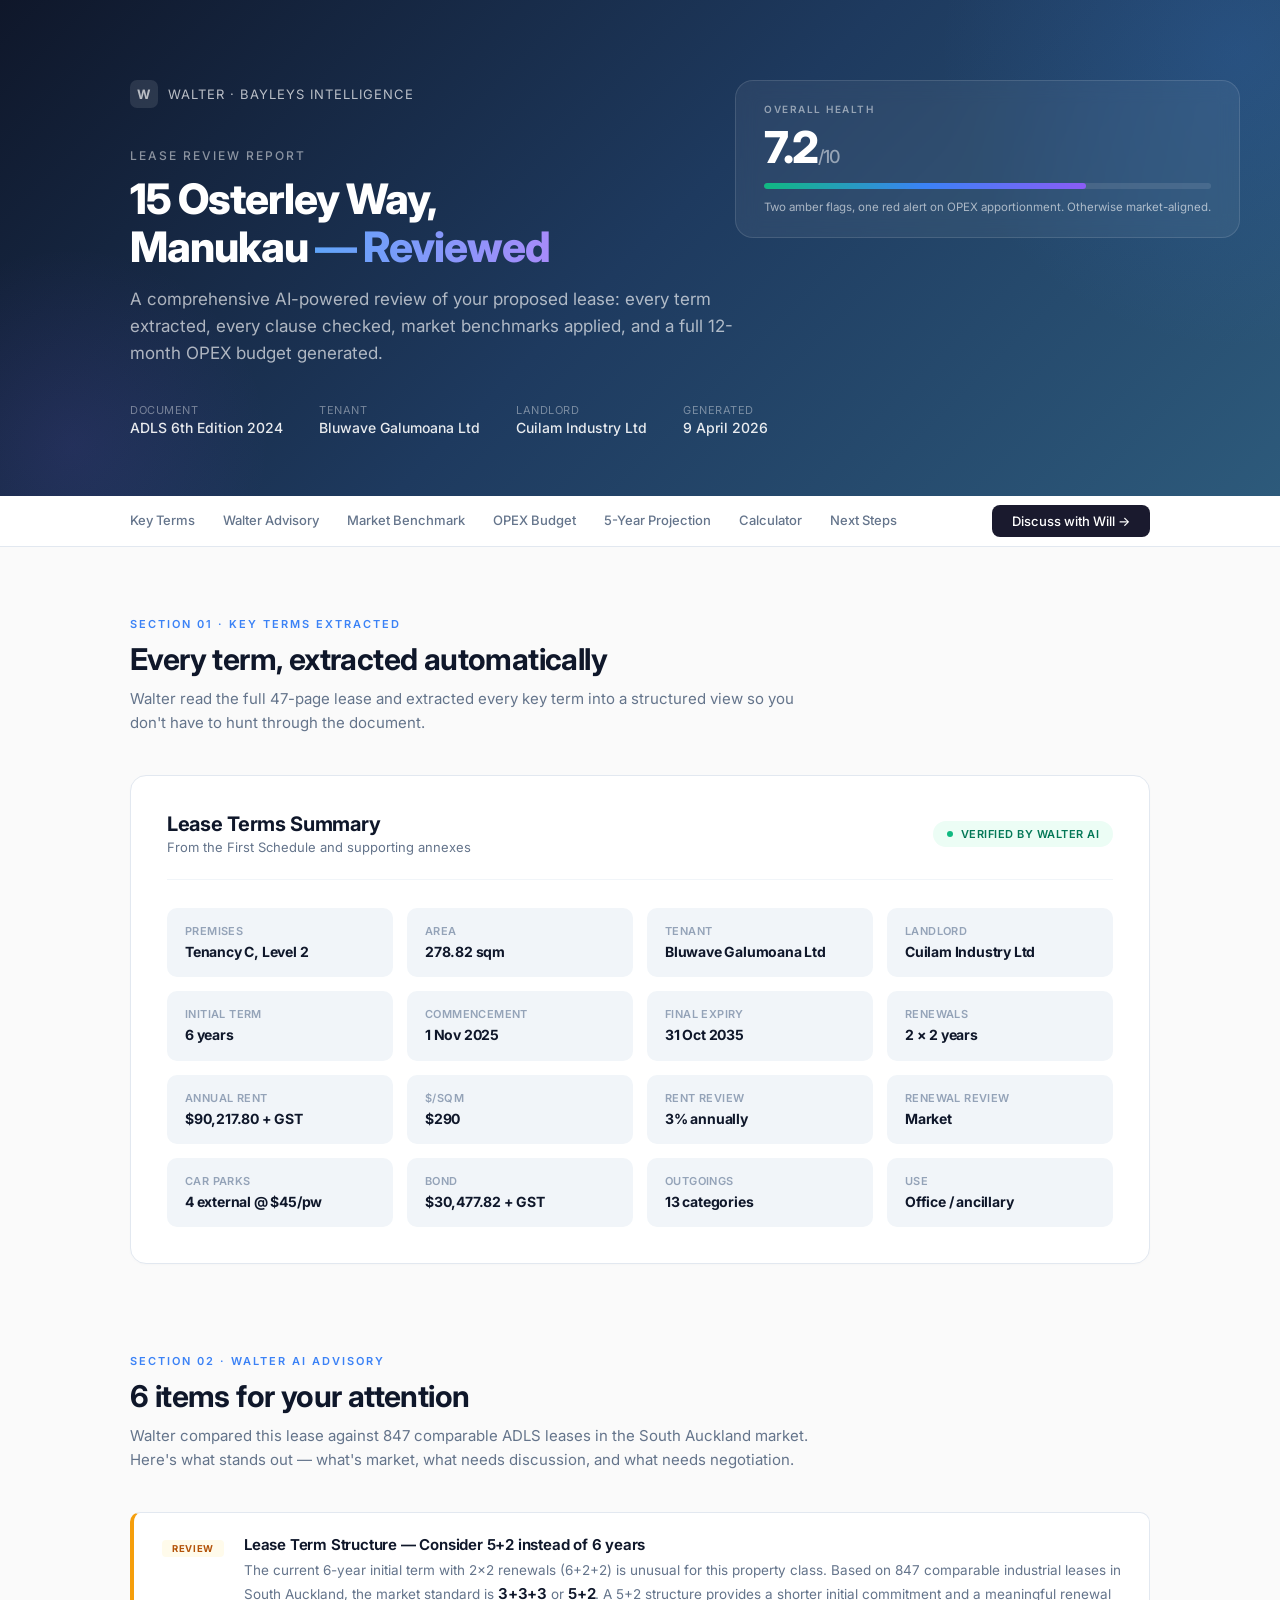
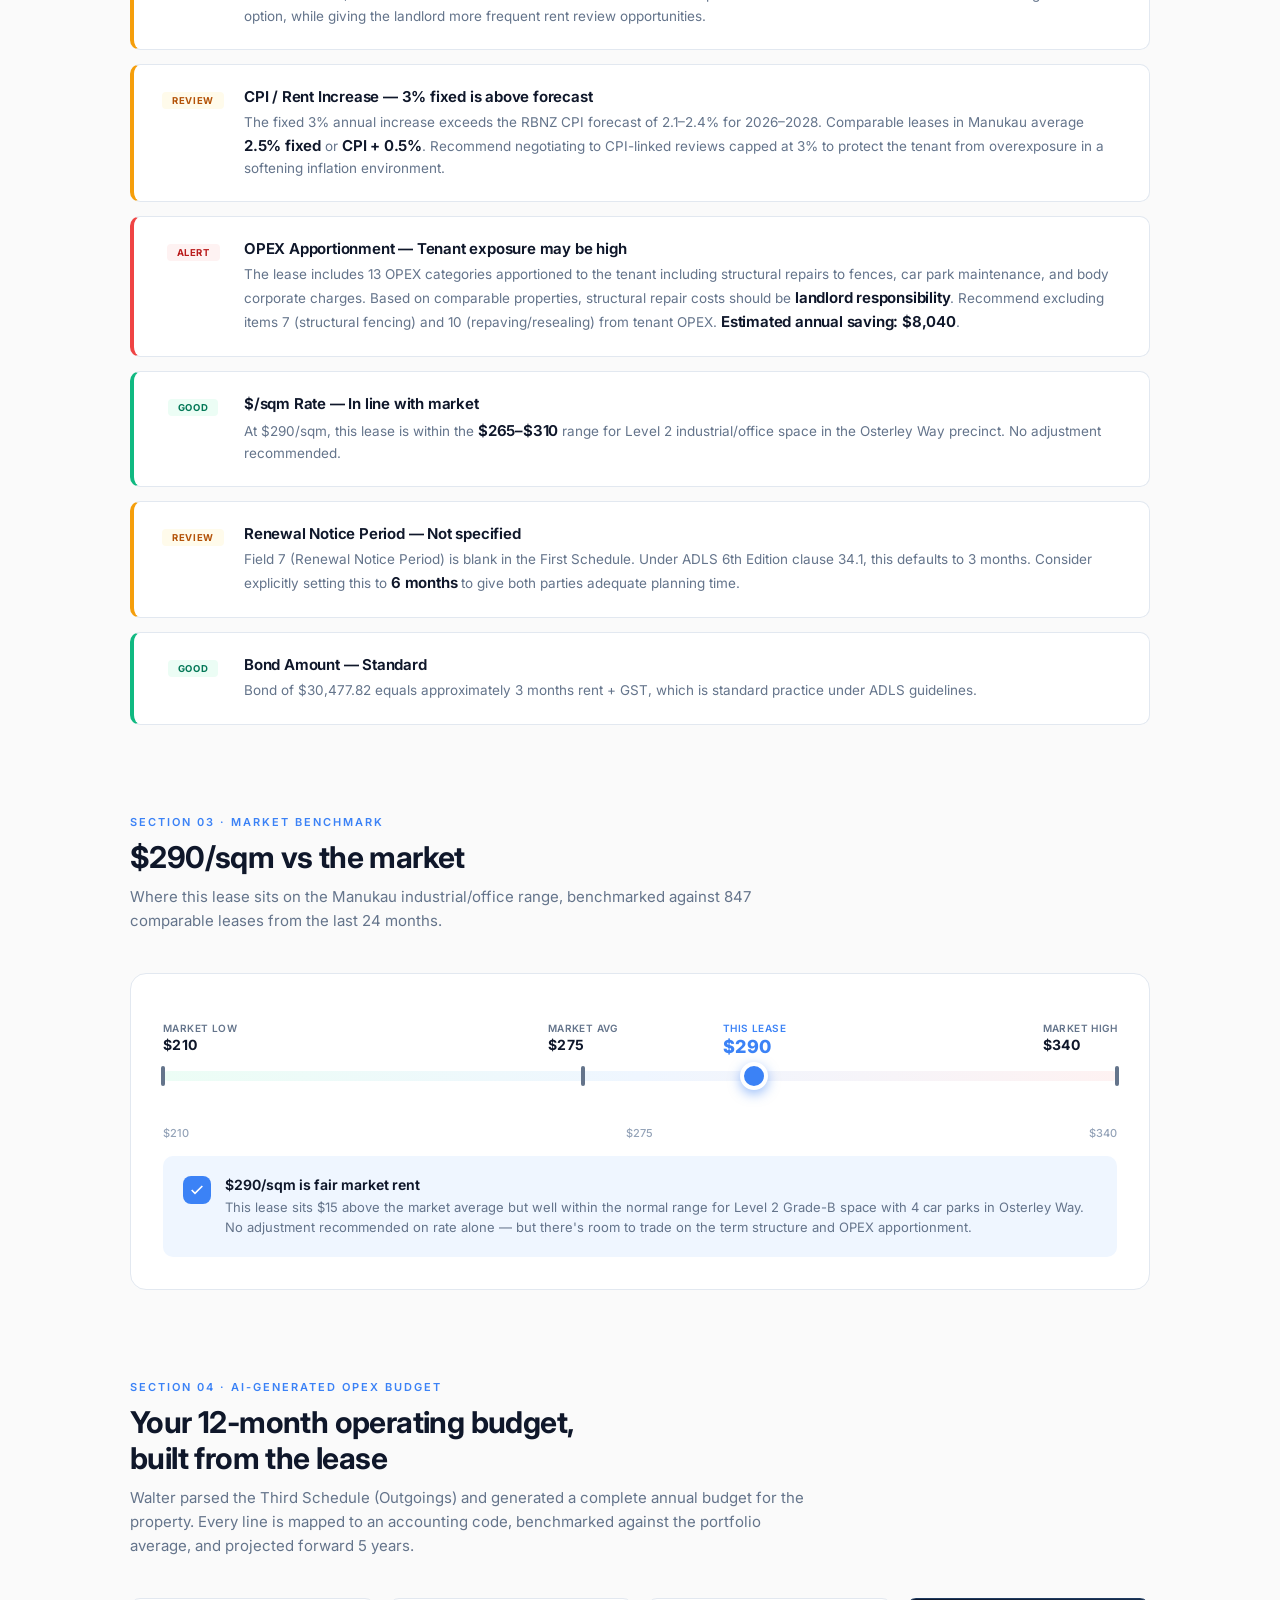
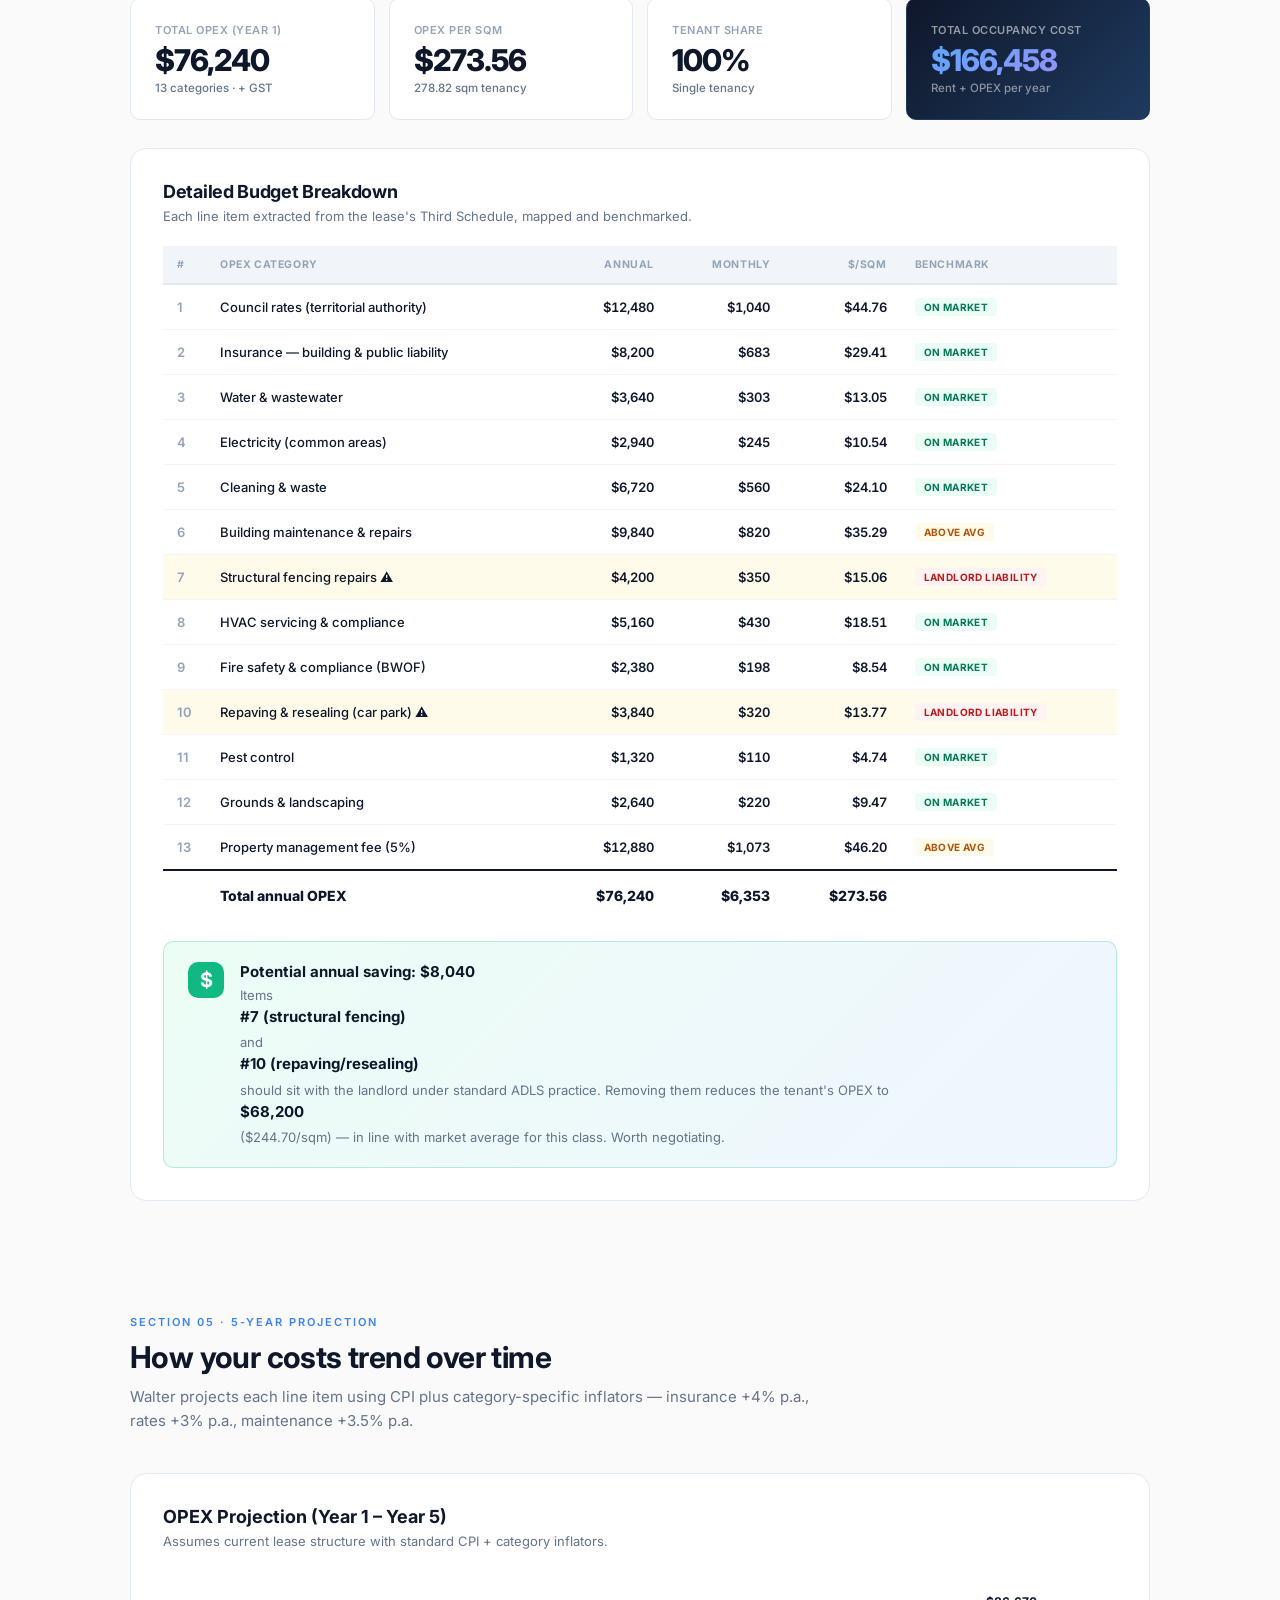
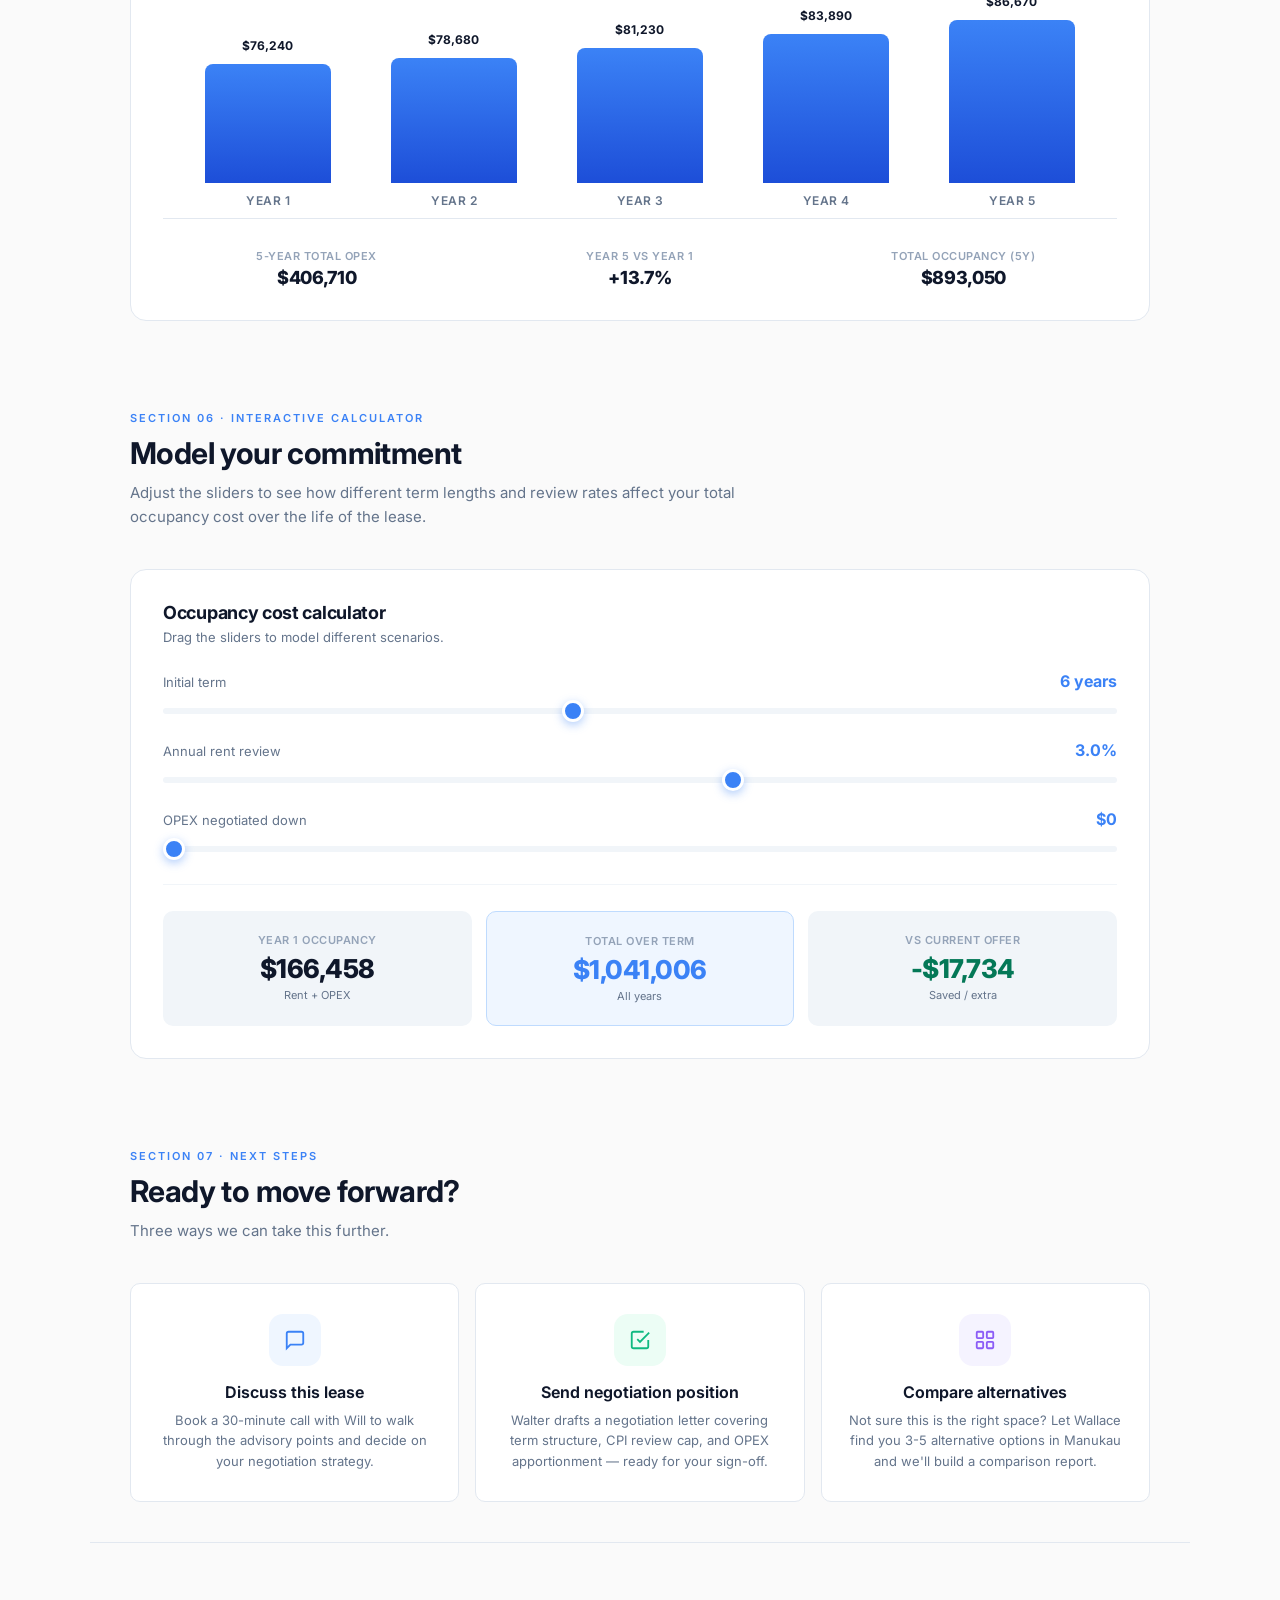
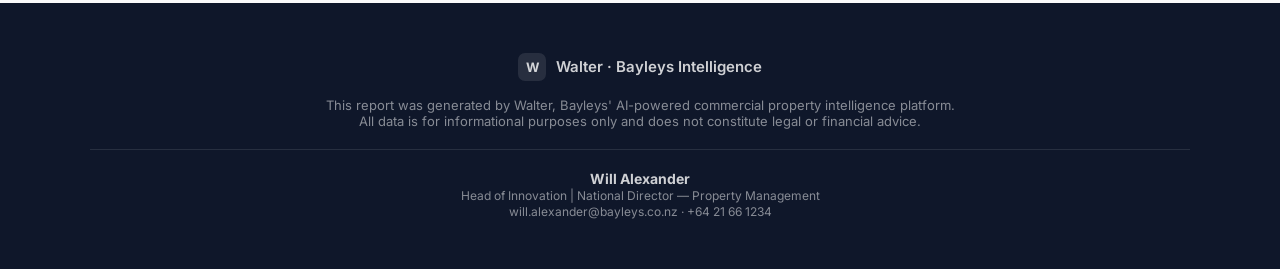
==== lease-review-report.html @ b2706d95 "Improvements" ====
<!DOCTYPE html>
<html lang="en">
<head>
    <meta charset="UTF-8">
    <meta name="viewport" content="width=device-width, initial-scale=1.0">
    <title>Lease Review — 15 Osterley Way, Manukau | Bayleys</title>
    <style>
        @import url('https://fonts.googleapis.com/css2?family=Inter:wght@300;400;450;500;600;700;800&display=swap');
        *, *::before, *::after { box-sizing: border-box; margin: 0; padding: 0; }
        :root {
            --bg: #fafafa; --white: #ffffff; --dark: #0f172a; --dark2: #1e293b;
            --text: #334155; --text2: #64748b; --text3: #94a3b8;
            --accent: #1a1a2e; --blue: #3b82f6; --green: #10b981; --orange: #f59e0b;
            --purple: #8b5cf6; --red: #ef4444; --amber: #f59e0b;
            --border: #e2e8f0; --border2: #f1f5f9;
            --radius: 16px; --radius-sm: 10px;
        }
        html { font-size: 15px; scroll-behavior: smooth; }
        body { font-family: 'Inter', -apple-system, sans-serif; background: var(--bg); color: var(--text); -webkit-font-smoothing: antialiased; }

        /* ===== HERO ===== */
        .report-hero {
            background: linear-gradient(135deg, var(--dark) 0%, #1e3a5f 50%, #2d5a7b 100%);
            color: white;
            padding: 80px 0 60px;
            position: relative;
            overflow: hidden;
        }
        .report-hero::before {
            content: '';
            position: absolute;
            top: -50%;
            right: -20%;
            width: 600px;
            height: 600px;
            background: radial-gradient(circle, rgba(59,130,246,0.15) 0%, transparent 70%);
            border-radius: 50%;
        }
        .report-hero::after {
            content: '';
            position: absolute;
            bottom: -30%;
            left: -10%;
            width: 400px;
            height: 400px;
            background: radial-gradient(circle, rgba(139,92,246,0.1) 0%, transparent 70%);
            border-radius: 50%;
        }
        .hero-inner { max-width: 1100px; margin: 0 auto; padding: 0 40px; position: relative; z-index: 1; }
        .hero-brand { display: flex; align-items: center; gap: 10px; margin-bottom: 40px; opacity: 0.7; font-size: 13px; letter-spacing: 1px; text-transform: uppercase; }
        .hero-brand-icon { width: 28px; height: 28px; background: rgba(255,255,255,0.15); border-radius: 7px; display: flex; align-items: center; justify-content: center; font-weight: 700; font-size: 13px; }
        .hero-label { font-size: 12px; font-weight: 500; letter-spacing: 2px; text-transform: uppercase; color: rgba(255,255,255,0.5); margin-bottom: 12px; }
        .hero-title { font-size: 42px; font-weight: 800; letter-spacing: -1px; line-height: 1.15; margin-bottom: 14px; }
        .hero-title span { background: linear-gradient(90deg, #60a5fa, #a78bfa); -webkit-background-clip: text; -webkit-text-fill-color: transparent; }
        .hero-subtitle { font-size: 17px; color: rgba(255,255,255,0.65); font-weight: 400; max-width: 640px; line-height: 1.6; }
        .hero-meta { display: flex; gap: 36px; margin-top: 36px; flex-wrap: wrap; }
        .hero-meta-item { display: flex; flex-direction: column; }
        .hero-meta-item span { font-size: 11px; color: rgba(255,255,255,0.4); text-transform: uppercase; letter-spacing: 0.5px; }
        .hero-meta-item strong { font-size: 14px; font-weight: 500; color: rgba(255,255,255,0.9); margin-top: 2px; }

        /* Risk dial in hero */
        .hero-risk {
            position: absolute;
            top: 80px;
            right: 40px;
            z-index: 2;
            background: rgba(255,255,255,0.06);
            border: 1px solid rgba(255,255,255,0.12);
            backdrop-filter: blur(10px);
            border-radius: 18px;
            padding: 22px 28px;
            min-width: 240px;
        }
        .hero-risk-label { font-size: 10px; color: rgba(255,255,255,0.5); text-transform: uppercase; letter-spacing: 1.5px; font-weight: 600; margin-bottom: 10px; }
        .hero-risk-score { font-size: 44px; font-weight: 800; color: white; letter-spacing: -1.5px; line-height: 1; }
        .hero-risk-score small { font-size: 18px; font-weight: 500; color: rgba(255,255,255,0.5); }
        .hero-risk-bar { height: 6px; background: rgba(255,255,255,0.1); border-radius: 3px; margin: 14px 0 10px; overflow: hidden; }
        .hero-risk-fill { width: 72%; height: 100%; background: linear-gradient(90deg, #10b981 0%, #3b82f6 50%, #8b5cf6 100%); border-radius: 3px; }
        .hero-risk-desc { font-size: 11.5px; color: rgba(255,255,255,0.6); line-height: 1.4; }

        /* ===== NAVIGATION ===== */
        .report-nav {
            position: sticky;
            top: 0;
            background: rgba(255,255,255,0.95);
            backdrop-filter: blur(12px);
            border-bottom: 1px solid var(--border);
            z-index: 100;
        }
        .nav-inner { max-width: 1100px; margin: 0 auto; padding: 0 40px; display: flex; align-items: center; gap: 28px; overflow-x: auto; }
        .nav-link {
            padding: 16px 0;
            font-size: 13px;
            font-weight: 500;
            color: var(--text2);
            text-decoration: none;
            border-bottom: 2px solid transparent;
            transition: all 0.2s;
            white-space: nowrap;
        }
        .nav-link:hover, .nav-link.active { color: var(--accent); border-bottom-color: var(--accent); }
        .nav-cta {
            margin-left: auto;
            padding: 8px 20px;
            background: var(--accent);
            color: white;
            border: none;
            border-radius: 8px;
            font-size: 13px;
            font-weight: 500;
            font-family: inherit;
            cursor: pointer;
            text-decoration: none;
            transition: all 0.2s;
            white-space: nowrap;
        }
        .nav-cta:hover { opacity: 0.9; }

        /* ===== SECTIONS ===== */
        .section { max-width: 1100px; margin: 0 auto; padding: 70px 40px 20px; }
        .section-label { font-size: 11px; font-weight: 600; letter-spacing: 2px; text-transform: uppercase; color: var(--blue); margin-bottom: 10px; }
        .section-title { font-size: 30px; font-weight: 700; letter-spacing: -0.6px; margin-bottom: 10px; color: var(--dark); }
        .section-desc { font-size: 15px; color: var(--text2); max-width: 680px; line-height: 1.6; margin-bottom: 40px; }

        /* ===== KEY TERMS CARD ===== */
        .terms-card {
            background: var(--white);
            border-radius: var(--radius);
            padding: 36px;
            border: 1px solid var(--border);
            box-shadow: 0 1px 3px rgba(0,0,0,0.02);
        }
        .terms-header {
            display: flex;
            align-items: center;
            justify-content: space-between;
            padding-bottom: 24px;
            margin-bottom: 28px;
            border-bottom: 1px solid var(--border2);
            flex-wrap: wrap;
            gap: 16px;
        }
        .terms-header h3 { font-size: 20px; font-weight: 700; letter-spacing: -0.3px; color: var(--dark); }
        .terms-header p { font-size: 13px; color: var(--text2); margin-top: 3px; }
        .terms-pill {
            display: inline-flex;
            align-items: center;
            gap: 8px;
            padding: 6px 14px;
            background: #ecfdf5;
            color: #047857;
            border-radius: 999px;
            font-size: 11px;
            font-weight: 600;
            text-transform: uppercase;
            letter-spacing: 0.5px;
        }
        .terms-pill::before { content: ''; width: 6px; height: 6px; border-radius: 50%; background: #10b981; }
        .terms-grid {
            display: grid;
            grid-template-columns: repeat(4, 1fr);
            gap: 14px;
        }
        .term-item {
            padding: 16px 18px;
            background: var(--border2);
            border-radius: var(--radius-sm);
            transition: all 0.15s;
        }
        .term-item:hover { background: #eff6ff; }
        .term-item span {
            display: block;
            font-size: 11px;
            color: var(--text3);
            text-transform: uppercase;
            letter-spacing: 0.4px;
            font-weight: 600;
            margin-bottom: 5px;
        }
        .term-item strong {
            display: block;
            font-size: 14px;
            font-weight: 700;
            color: var(--dark);
            letter-spacing: -0.2px;
            line-height: 1.3;
        }

        /* ===== ADVISORY ===== */
        .advisory-stack { display: flex; flex-direction: column; gap: 14px; }
        .adv-card {
            display: flex;
            gap: 18px;
            background: var(--white);
            border-radius: var(--radius-sm);
            padding: 22px 26px;
            border: 1px solid var(--border);
            border-left: 4px solid;
            transition: all 0.2s;
        }
        .adv-card:hover {
            transform: translateX(2px);
            box-shadow: 0 6px 20px rgba(0,0,0,0.06);
        }
        .adv-card.amber { border-left-color: var(--amber); }
        .adv-card.red { border-left-color: var(--red); }
        .adv-card.green { border-left-color: var(--green); }
        .adv-flag {
            flex-shrink: 0;
            width: 66px;
            text-align: center;
            padding-top: 2px;
        }
        .adv-flag-label {
            display: inline-block;
            font-size: 9.5px;
            font-weight: 700;
            padding: 3px 10px;
            border-radius: 4px;
            text-transform: uppercase;
            letter-spacing: 0.6px;
        }
        .adv-card.amber .adv-flag-label { background: #fffbeb; color: #b45309; }
        .adv-card.red .adv-flag-label { background: #fef2f2; color: #b91c1c; }
        .adv-card.green .adv-flag-label { background: #ecfdf5; color: #047857; }
        .adv-body { flex: 1; min-width: 0; }
        .adv-body strong {
            display: block;
            font-size: 15px;
            font-weight: 650;
            color: var(--dark);
            margin-bottom: 6px;
            letter-spacing: -0.2px;
        }
        .adv-body p {
            font-size: 13.5px;
            color: var(--text2);
            line-height: 1.6;
        }
        .adv-body strong + p strong { display: inline; color: var(--dark); font-weight: 650; }

        /* ===== BENCHMARK ===== */
        .bench-card {
            background: var(--white);
            border-radius: var(--radius);
            padding: 32px;
            border: 1px solid var(--border);
        }
        .bench-chart {
            position: relative;
            padding: 40px 0 30px;
            margin-bottom: 20px;
        }
        .bench-line { position: relative; height: 60px; }
        .bench-track {
            position: absolute;
            left: 0;
            right: 0;
            top: 50%;
            height: 10px;
            background: linear-gradient(90deg, #ecfdf5, #eff6ff, #fef2f2);
            border-radius: 5px;
            transform: translateY(-50%);
        }
        .bench-marker {
            position: absolute;
            top: 50%;
            transform: translate(-50%, -50%);
            width: 4px;
            height: 20px;
            background: var(--text2);
            border-radius: 2px;
        }
        .bench-marker.low { left: 0%; }
        .bench-marker.avg { left: 44%; }
        .bench-marker.high { left: 100%; }
        .bench-marker-this {
            position: absolute;
            top: 50%;
            transform: translate(-50%, -50%);
            left: 62%;
            width: 28px;
            height: 28px;
            border-radius: 50%;
            background: var(--blue);
            border: 4px solid white;
            box-shadow: 0 4px 12px rgba(59,130,246,0.5);
            z-index: 2;
        }
        .bench-marker-label {
            position: absolute;
            font-size: 10px;
            font-weight: 600;
            text-transform: uppercase;
            letter-spacing: 0.4px;
            color: var(--text2);
            white-space: nowrap;
            transform: translateX(-50%);
            top: -24px;
        }
        .bench-marker-label strong { display: block; font-size: 14px; color: var(--dark); font-weight: 700; margin-top: 2px; }
        .bench-marker-label.this { color: var(--blue); }
        .bench-marker-label.this strong { color: var(--blue); font-size: 18px; font-weight: 800; }
        .bench-scale {
            position: absolute;
            bottom: -4px;
            left: 0;
            right: 0;
            display: flex;
            justify-content: space-between;
            font-size: 11px;
            color: var(--text3);
            font-weight: 500;
        }
        .bench-summary {
            padding: 20px;
            background: #eff6ff;
            border-radius: var(--radius-sm);
            display: flex;
            gap: 14px;
            align-items: flex-start;
        }
        .bench-summary-icon {
            width: 28px;
            height: 28px;
            border-radius: 8px;
            background: var(--blue);
            color: white;
            display: flex;
            align-items: center;
            justify-content: center;
            flex-shrink: 0;
        }
        .bench-summary strong { font-size: 14px; font-weight: 650; color: var(--dark); display: block; margin-bottom: 4px; }
        .bench-summary p { font-size: 13px; color: var(--text2); line-height: 1.55; }

        /* ===== OPEX BUDGET ===== */
        .opex-hero-row {
            display: grid;
            grid-template-columns: repeat(4, 1fr);
            gap: 14px;
            margin-bottom: 28px;
        }
        .opex-hero-item {
            background: var(--white);
            border: 1px solid var(--border);
            border-radius: var(--radius-sm);
            padding: 24px;
            text-align: left;
            position: relative;
            overflow: hidden;
        }
        .opex-hero-item.primary {
            background: linear-gradient(135deg, #0f172a, #1e3a5f);
            border-color: #1e3a5f;
            color: white;
        }
        .opex-hero-item span {
            display: block;
            font-size: 11px;
            text-transform: uppercase;
            letter-spacing: 0.5px;
            color: var(--text3);
            font-weight: 600;
            margin-bottom: 8px;
        }
        .opex-hero-item.primary span { color: rgba(255,255,255,0.55); }
        .opex-hero-item strong {
            display: block;
            font-size: 30px;
            font-weight: 800;
            letter-spacing: -1px;
            color: var(--dark);
            line-height: 1;
        }
        .opex-hero-item.primary strong {
            background: linear-gradient(135deg, #60a5fa, #a78bfa);
            -webkit-background-clip: text;
            -webkit-text-fill-color: transparent;
        }
        .opex-hero-item small {
            display: block;
            margin-top: 6px;
            font-size: 11.5px;
            color: var(--text2);
            font-weight: 500;
        }
        .opex-hero-item.primary small { color: rgba(255,255,255,0.5); }

        .opex-card {
            background: var(--white);
            border-radius: var(--radius);
            padding: 32px;
            border: 1px solid var(--border);
            margin-bottom: 24px;
        }
        .opex-card h3 {
            font-size: 18px;
            font-weight: 700;
            margin-bottom: 6px;
            color: var(--dark);
            letter-spacing: -0.3px;
        }
        .opex-card p.sub { font-size: 13px; color: var(--text2); margin-bottom: 22px; }
        .opex-table-report {
            width: 100%;
            border-collapse: collapse;
        }
        .opex-table-report th {
            text-align: left;
            padding: 12px 14px;
            font-size: 10.5px;
            font-weight: 700;
            text-transform: uppercase;
            letter-spacing: 0.6px;
            color: var(--text3);
            background: var(--border2);
            border-bottom: 2px solid var(--border);
        }
        .opex-table-report th.num { text-align: right; }
        .opex-table-report td {
            padding: 13px 14px;
            font-size: 13px;
            color: var(--dark);
            border-bottom: 1px solid var(--border2);
            font-weight: 500;
        }
        .opex-table-report td.num { text-align: right; font-variant-numeric: tabular-nums; font-weight: 600; }
        .opex-table-report tr:hover td { background: #fafbfc; }
        .opex-table-report tr.flagged td { background: #fffbeb; }
        .opex-table-report tr.flagged:hover td { background: #fef3c7; }
        .opex-table-report .oi-num { color: var(--text3); font-weight: 600; width: 30px; }
        .opex-pill-report {
            display: inline-block;
            font-size: 10px;
            padding: 3px 9px;
            border-radius: 4px;
            font-weight: 700;
            text-transform: uppercase;
            letter-spacing: 0.4px;
        }
        .opex-pill-report.ok { background: #ecfdf5; color: #047857; }
        .opex-pill-report.high { background: #fffbeb; color: #b45309; }
        .opex-pill-report.alert { background: #fef2f2; color: #b91c1c; }
        .opex-table-report tr.total td {
            border-top: 2px solid var(--dark);
            border-bottom: none;
            font-weight: 800;
            font-size: 14px;
            color: var(--dark);
            padding-top: 16px;
        }
        .opex-savings {
            margin-top: 24px;
            padding: 20px 24px;
            background: linear-gradient(135deg, #ecfdf5, #eff6ff);
            border: 1px solid rgba(16,185,129,0.25);
            border-radius: var(--radius-sm);
            display: flex;
            gap: 16px;
            align-items: flex-start;
        }
        .opex-savings-icon {
            width: 36px;
            height: 36px;
            border-radius: 10px;
            background: #10b981;
            color: white;
            display: flex;
            align-items: center;
            justify-content: center;
            flex-shrink: 0;
            font-size: 20px;
            font-weight: 700;
        }
        .opex-savings strong {
            display: block;
            font-size: 15px;
            font-weight: 700;
            color: var(--dark);
            margin-bottom: 4px;
        }
        .opex-savings p { font-size: 13px; color: var(--text2); line-height: 1.55; }

        /* ===== 5 YEAR PROJECTION CHART ===== */
        .proj-card {
            background: var(--white);
            border-radius: var(--radius);
            padding: 32px;
            border: 1px solid var(--border);
        }
        .proj-card h3 {
            font-size: 18px;
            font-weight: 700;
            margin-bottom: 6px;
            color: var(--dark);
        }
        .proj-card p.sub { font-size: 13px; color: var(--text2); margin-bottom: 30px; }
        .proj-chart {
            display: flex;
            align-items: flex-end;
            gap: 16px;
            height: 240px;
            padding: 30px 20px 10px;
            border-bottom: 1px solid var(--border);
            margin-bottom: 14px;
        }
        .proj-bar-group {
            flex: 1;
            display: flex;
            flex-direction: column;
            align-items: center;
            height: 100%;
            justify-content: flex-end;
            gap: 10px;
        }
        .proj-bar {
            width: 74%;
            background: linear-gradient(180deg, #3b82f6, #1d4ed8);
            border-radius: 8px 8px 0 0;
            position: relative;
            transition: all 0.6s ease;
            cursor: pointer;
            min-height: 10px;
        }
        .proj-bar:hover { filter: brightness(1.1); }
        .proj-bar::after {
            content: attr(data-value);
            position: absolute;
            top: -26px;
            left: 50%;
            transform: translateX(-50%);
            font-size: 12px;
            font-weight: 700;
            color: var(--dark);
            white-space: nowrap;
        }
        .proj-bar-label {
            font-size: 12px;
            color: var(--text2);
            font-weight: 600;
            text-transform: uppercase;
            letter-spacing: 0.5px;
        }
        .proj-summary {
            display: grid;
            grid-template-columns: repeat(3, 1fr);
            gap: 16px;
            padding-top: 16px;
        }
        .proj-sum-item { text-align: center; }
        .proj-sum-item span { display: block; font-size: 11px; text-transform: uppercase; letter-spacing: 0.5px; color: var(--text3); font-weight: 600; margin-bottom: 4px; }
        .proj-sum-item strong { display: block; font-size: 18px; color: var(--dark); font-weight: 800; letter-spacing: -0.3px; }

        /* ===== INTERACTIVE CALCULATOR ===== */
        .calc-card {
            background: var(--white);
            border-radius: var(--radius);
            padding: 32px;
            border: 1px solid var(--border);
        }
        .calc-card h3 { font-size: 18px; font-weight: 700; margin-bottom: 6px; color: var(--dark); letter-spacing: -0.3px; }
        .calc-card > p { font-size: 13px; color: var(--text2); margin-bottom: 26px; }
        .calc-row { margin-bottom: 22px; }
        .calc-label { display: flex; justify-content: space-between; align-items: baseline; font-size: 13px; color: var(--text2); margin-bottom: 8px; }
        .calc-label strong { color: var(--blue); font-size: 16px; font-weight: 700; }
        input[type="range"] {
            width: 100%;
            height: 6px;
            -webkit-appearance: none;
            appearance: none;
            background: var(--border2);
            border-radius: 3px;
            outline: none;
        }
        input[type="range"]::-webkit-slider-thumb {
            -webkit-appearance: none;
            width: 22px;
            height: 22px;
            background: var(--blue);
            border-radius: 50%;
            cursor: pointer;
            box-shadow: 0 3px 10px rgba(59,130,246,0.4);
            border: 3px solid white;
        }
        .calc-results {
            display: grid;
            grid-template-columns: repeat(3, 1fr);
            gap: 14px;
            margin-top: 28px;
            padding-top: 26px;
            border-top: 1px solid var(--border2);
        }
        .calc-result {
            text-align: center;
            padding: 22px 18px;
            border-radius: var(--radius-sm);
            background: var(--border2);
        }
        .calc-result.best { background: #eff6ff; border: 1px solid #bfdbfe; }
        .calc-result span { display: block; font-size: 11px; text-transform: uppercase; letter-spacing: 0.5px; color: var(--text3); font-weight: 600; }
        .calc-result strong { font-size: 26px; font-weight: 800; display: block; margin-top: 6px; color: var(--dark); letter-spacing: -0.5px; }
        .calc-result.best strong { color: var(--blue); }
        .calc-result small { font-size: 11px; color: var(--text2); margin-top: 4px; display: block; }

        /* ===== NEXT STEPS ===== */
        .next-steps { display: grid; grid-template-columns: repeat(3, 1fr); gap: 16px; }
        .step-card {
            background: var(--white);
            border-radius: var(--radius-sm);
            padding: 30px 26px;
            border: 1px solid var(--border);
            text-align: center;
            transition: all 0.2s;
            cursor: pointer;
        }
        .step-card:hover { transform: translateY(-3px); box-shadow: 0 8px 24px rgba(0,0,0,0.08); border-color: var(--blue); }
        .step-icon { width: 52px; height: 52px; border-radius: 14px; display: flex; align-items: center; justify-content: center; margin: 0 auto 16px; }
        .step-icon.blue { background: #eff6ff; color: var(--blue); }
        .step-icon.green { background: #ecfdf5; color: var(--green); }
        .step-icon.purple { background: #f5f3ff; color: var(--purple); }
        .step-card h4 { font-size: 16px; font-weight: 650; margin-bottom: 8px; color: var(--dark); }
        .step-card p { font-size: 13px; color: var(--text2); line-height: 1.55; }

        /* ===== FOOTER ===== */
        .report-footer {
            background: var(--dark);
            color: rgba(255,255,255,0.5);
            padding: 50px 40px;
            text-align: center;
            font-size: 13px;
            margin-top: 60px;
        }
        .footer-inner { max-width: 1100px; margin: 0 auto; }
        .footer-brand { display: flex; align-items: center; justify-content: center; gap: 10px; margin-bottom: 16px; color: rgba(255,255,255,0.8); font-weight: 600; font-size: 15px; }
        .footer-brand .hero-brand-icon { background: rgba(255,255,255,0.1); }
        .footer-agent { margin-top: 20px; padding-top: 20px; border-top: 1px solid rgba(255,255,255,0.1); }
        .footer-agent strong { color: rgba(255,255,255,0.8); display: block; font-size: 14px; }
        .footer-agent span { font-size: 12px; }

        .divider { height: 1px; background: var(--border); max-width: 1100px; margin: 20px auto 0; }

        /* Responsive */
        @media (max-width: 960px) {
            .hero-title { font-size: 32px; }
            .hero-risk { position: static; margin-top: 30px; }
            .terms-grid { grid-template-columns: repeat(2, 1fr); }
            .opex-hero-row { grid-template-columns: repeat(2, 1fr); }
            .next-steps { grid-template-columns: 1fr; }
            .proj-summary { grid-template-columns: 1fr; }
            .calc-results { grid-template-columns: 1fr; }
        }
    </style>
</head>
<body>

    <!-- ========== HERO ========== -->
    <section class="report-hero">
        <div class="hero-inner">
            <div class="hero-brand">
                <div class="hero-brand-icon">W</div>
                <span>Walter · Bayleys Intelligence</span>
            </div>
            <div class="hero-label">Lease Review Report</div>
            <h1 class="hero-title">15 Osterley Way,<br>Manukau <span>— Reviewed</span></h1>
            <p class="hero-subtitle">A comprehensive AI-powered review of your proposed lease: every term extracted, every clause checked, market benchmarks applied, and a full 12-month OPEX budget generated.</p>
            <div class="hero-meta">
                <div class="hero-meta-item"><span>Document</span><strong>ADLS 6th Edition 2024</strong></div>
                <div class="hero-meta-item"><span>Tenant</span><strong>Bluwave Galumoana Ltd</strong></div>
                <div class="hero-meta-item"><span>Landlord</span><strong>Cuilam Industry Ltd</strong></div>
                <div class="hero-meta-item"><span>Generated</span><strong>9 April 2026</strong></div>
            </div>
        </div>
        <div class="hero-risk">
            <div class="hero-risk-label">Overall Health</div>
            <div class="hero-risk-score">7.2<small>/10</small></div>
            <div class="hero-risk-bar"><div class="hero-risk-fill"></div></div>
            <div class="hero-risk-desc">Two amber flags, one red alert on OPEX apportionment. Otherwise market-aligned.</div>
        </div>
    </section>

    <!-- ========== NAV ========== -->
    <nav class="report-nav">
        <div class="nav-inner">
            <a href="#terms" class="nav-link active">Key Terms</a>
            <a href="#advisory" class="nav-link">Walter Advisory</a>
            <a href="#benchmark" class="nav-link">Market Benchmark</a>
            <a href="#opex" class="nav-link">OPEX Budget</a>
            <a href="#projection" class="nav-link">5-Year Projection</a>
            <a href="#calculator" class="nav-link">Calculator</a>
            <a href="#next" class="nav-link">Next Steps</a>
            <a href="#" class="nav-cta">Discuss with Will →</a>
        </div>
    </nav>

    <!-- ========== KEY TERMS ========== -->
    <section class="section" id="terms">
        <div class="section-label">Section 01 · Key Terms Extracted</div>
        <h2 class="section-title">Every term, extracted automatically</h2>
        <p class="section-desc">Walter read the full 47-page lease and extracted every key term into a structured view so you don't have to hunt through the document.</p>

        <div class="terms-card">
            <div class="terms-header">
                <div>
                    <h3>Lease Terms Summary</h3>
                    <p>From the First Schedule and supporting annexes</p>
                </div>
                <span class="terms-pill">Verified by Walter AI</span>
            </div>
            <div class="terms-grid">
                <div class="term-item"><span>Premises</span><strong>Tenancy C, Level 2</strong></div>
                <div class="term-item"><span>Area</span><strong>278.82 sqm</strong></div>
                <div class="term-item"><span>Tenant</span><strong>Bluwave Galumoana Ltd</strong></div>
                <div class="term-item"><span>Landlord</span><strong>Cuilam Industry Ltd</strong></div>
                <div class="term-item"><span>Initial Term</span><strong>6 years</strong></div>
                <div class="term-item"><span>Commencement</span><strong>1 Nov 2025</strong></div>
                <div class="term-item"><span>Final Expiry</span><strong>31 Oct 2035</strong></div>
                <div class="term-item"><span>Renewals</span><strong>2 × 2 years</strong></div>
                <div class="term-item"><span>Annual Rent</span><strong>$90,217.80 + GST</strong></div>
                <div class="term-item"><span>$/sqm</span><strong>$290</strong></div>
                <div class="term-item"><span>Rent Review</span><strong>3% annually</strong></div>
                <div class="term-item"><span>Renewal Review</span><strong>Market</strong></div>
                <div class="term-item"><span>Car Parks</span><strong>4 external @ $45/pw</strong></div>
                <div class="term-item"><span>Bond</span><strong>$30,477.82 + GST</strong></div>
                <div class="term-item"><span>Outgoings</span><strong>13 categories</strong></div>
                <div class="term-item"><span>Use</span><strong>Office / ancillary</strong></div>
            </div>
        </div>
    </section>

    <!-- ========== ADVISORY ========== -->
    <section class="section" id="advisory">
        <div class="section-label">Section 02 · Walter AI Advisory</div>
        <h2 class="section-title">6 items for your attention</h2>
        <p class="section-desc">Walter compared this lease against 847 comparable ADLS leases in the South Auckland market. Here's what stands out — what's market, what needs discussion, and what needs negotiation.</p>

        <div class="advisory-stack">
            <div class="adv-card amber">
                <div class="adv-flag"><span class="adv-flag-label">Review</span></div>
                <div class="adv-body">
                    <strong>Lease Term Structure — Consider 5+2 instead of 6 years</strong>
                    <p>The current 6-year initial term with 2×2 renewals (6+2+2) is unusual for this property class. Based on 847 comparable industrial leases in South Auckland, the market standard is <strong>3+3+3</strong> or <strong>5+2</strong>. A 5+2 structure provides a shorter initial commitment and a meaningful renewal option, while giving the landlord more frequent rent review opportunities.</p>
                </div>
            </div>

            <div class="adv-card amber">
                <div class="adv-flag"><span class="adv-flag-label">Review</span></div>
                <div class="adv-body">
                    <strong>CPI / Rent Increase — 3% fixed is above forecast</strong>
                    <p>The fixed 3% annual increase exceeds the RBNZ CPI forecast of 2.1–2.4% for 2026–2028. Comparable leases in Manukau average <strong>2.5% fixed</strong> or <strong>CPI + 0.5%</strong>. Recommend negotiating to CPI-linked reviews capped at 3% to protect the tenant from overexposure in a softening inflation environment.</p>
                </div>
            </div>

            <div class="adv-card red">
                <div class="adv-flag"><span class="adv-flag-label">Alert</span></div>
                <div class="adv-body">
                    <strong>OPEX Apportionment — Tenant exposure may be high</strong>
                    <p>The lease includes 13 OPEX categories apportioned to the tenant including structural repairs to fences, car park maintenance, and body corporate charges. Based on comparable properties, structural repair costs should be <strong>landlord responsibility</strong>. Recommend excluding items 7 (structural fencing) and 10 (repaving/resealing) from tenant OPEX. <strong>Estimated annual saving: $8,040</strong>.</p>
                </div>
            </div>

            <div class="adv-card green">
                <div class="adv-flag"><span class="adv-flag-label">Good</span></div>
                <div class="adv-body">
                    <strong>$/sqm Rate — In line with market</strong>
                    <p>At $290/sqm, this lease is within the <strong>$265–$310</strong> range for Level 2 industrial/office space in the Osterley Way precinct. No adjustment recommended.</p>
                </div>
            </div>

            <div class="adv-card amber">
                <div class="adv-flag"><span class="adv-flag-label">Review</span></div>
                <div class="adv-body">
                    <strong>Renewal Notice Period — Not specified</strong>
                    <p>Field 7 (Renewal Notice Period) is blank in the First Schedule. Under ADLS 6th Edition clause 34.1, this defaults to 3 months. Consider explicitly setting this to <strong>6 months</strong> to give both parties adequate planning time.</p>
                </div>
            </div>

            <div class="adv-card green">
                <div class="adv-flag"><span class="adv-flag-label">Good</span></div>
                <div class="adv-body">
                    <strong>Bond Amount — Standard</strong>
                    <p>Bond of $30,477.82 equals approximately 3 months rent + GST, which is standard practice under ADLS guidelines.</p>
                </div>
            </div>
        </div>
    </section>

    <!-- ========== MARKET BENCHMARK ========== -->
    <section class="section" id="benchmark">
        <div class="section-label">Section 03 · Market Benchmark</div>
        <h2 class="section-title">$290/sqm vs the market</h2>
        <p class="section-desc">Where this lease sits on the Manukau industrial/office range, benchmarked against 847 comparable leases from the last 24 months.</p>

        <div class="bench-card">
            <div class="bench-chart">
                <div class="bench-line">
                    <div class="bench-track"></div>
                    <div class="bench-marker low"></div>
                    <div class="bench-marker avg"></div>
                    <div class="bench-marker high"></div>
                    <div class="bench-marker-this"></div>
                    <div class="bench-marker-label" style="left:0%;transform:translateX(0)"><span>Market Low</span><strong>$210</strong></div>
                    <div class="bench-marker-label" style="left:44%"><span>Market Avg</span><strong>$275</strong></div>
                    <div class="bench-marker-label this" style="left:62%"><span>This Lease</span><strong>$290</strong></div>
                    <div class="bench-marker-label" style="left:100%;transform:translateX(-100%)"><span>Market High</span><strong>$340</strong></div>
                </div>
                <div class="bench-scale">
                    <span>$210</span>
                    <span>$275</span>
                    <span>$340</span>
                </div>
            </div>
            <div class="bench-summary">
                <div class="bench-summary-icon">
                    <svg width="16" height="16" viewBox="0 0 24 24" fill="none" stroke="currentColor" stroke-width="2.5"><polyline points="20 6 9 17 4 12"/></svg>
                </div>
                <div>
                    <strong>$290/sqm is fair market rent</strong>
                    <p>This lease sits $15 above the market average but well within the normal range for Level 2 Grade-B space with 4 car parks in Osterley Way. No adjustment recommended on rate alone — but there's room to trade on the term structure and OPEX apportionment.</p>
                </div>
            </div>
        </div>
    </section>

    <!-- ========== OPEX BUDGET ========== -->
    <section class="section" id="opex">
        <div class="section-label">Section 04 · AI-Generated OPEX Budget</div>
        <h2 class="section-title">Your 12-month operating budget,<br>built from the lease</h2>
        <p class="section-desc">Walter parsed the Third Schedule (Outgoings) and generated a complete annual budget for the property. Every line is mapped to an accounting code, benchmarked against the portfolio average, and projected forward 5 years.</p>

        <div class="opex-hero-row">
            <div class="opex-hero-item">
                <span>Total OPEX (Year 1)</span>
                <strong>$76,240</strong>
                <small>13 categories · + GST</small>
            </div>
            <div class="opex-hero-item">
                <span>OPEX per sqm</span>
                <strong>$273.56</strong>
                <small>278.82 sqm tenancy</small>
            </div>
            <div class="opex-hero-item">
                <span>Tenant share</span>
                <strong>100%</strong>
                <small>Single tenancy</small>
            </div>
            <div class="opex-hero-item primary">
                <span>Total occupancy cost</span>
                <strong>$166,458</strong>
                <small>Rent + OPEX per year</small>
            </div>
        </div>

        <div class="opex-card">
            <h3>Detailed Budget Breakdown</h3>
            <p class="sub">Each line item extracted from the lease's Third Schedule, mapped and benchmarked.</p>
            <table class="opex-table-report">
                <thead>
                    <tr>
                        <th class="oi-num">#</th>
                        <th>OPEX Category</th>
                        <th class="num">Annual</th>
                        <th class="num">Monthly</th>
                        <th class="num">$/sqm</th>
                        <th>Benchmark</th>
                    </tr>
                </thead>
                <tbody>
                    <tr><td class="oi-num">1</td><td>Council rates (territorial authority)</td><td class="num">$12,480</td><td class="num">$1,040</td><td class="num">$44.76</td><td><span class="opex-pill-report ok">On market</span></td></tr>
                    <tr><td class="oi-num">2</td><td>Insurance — building &amp; public liability</td><td class="num">$8,200</td><td class="num">$683</td><td class="num">$29.41</td><td><span class="opex-pill-report ok">On market</span></td></tr>
                    <tr><td class="oi-num">3</td><td>Water &amp; wastewater</td><td class="num">$3,640</td><td class="num">$303</td><td class="num">$13.05</td><td><span class="opex-pill-report ok">On market</span></td></tr>
                    <tr><td class="oi-num">4</td><td>Electricity (common areas)</td><td class="num">$2,940</td><td class="num">$245</td><td class="num">$10.54</td><td><span class="opex-pill-report ok">On market</span></td></tr>
                    <tr><td class="oi-num">5</td><td>Cleaning &amp; waste</td><td class="num">$6,720</td><td class="num">$560</td><td class="num">$24.10</td><td><span class="opex-pill-report ok">On market</span></td></tr>
                    <tr><td class="oi-num">6</td><td>Building maintenance &amp; repairs</td><td class="num">$9,840</td><td class="num">$820</td><td class="num">$35.29</td><td><span class="opex-pill-report high">Above avg</span></td></tr>
                    <tr class="flagged"><td class="oi-num">7</td><td>Structural fencing repairs ⚠</td><td class="num">$4,200</td><td class="num">$350</td><td class="num">$15.06</td><td><span class="opex-pill-report alert">Landlord liability</span></td></tr>
                    <tr><td class="oi-num">8</td><td>HVAC servicing &amp; compliance</td><td class="num">$5,160</td><td class="num">$430</td><td class="num">$18.51</td><td><span class="opex-pill-report ok">On market</span></td></tr>
                    <tr><td class="oi-num">9</td><td>Fire safety &amp; compliance (BWOF)</td><td class="num">$2,380</td><td class="num">$198</td><td class="num">$8.54</td><td><span class="opex-pill-report ok">On market</span></td></tr>
                    <tr class="flagged"><td class="oi-num">10</td><td>Repaving &amp; resealing (car park) ⚠</td><td class="num">$3,840</td><td class="num">$320</td><td class="num">$13.77</td><td><span class="opex-pill-report alert">Landlord liability</span></td></tr>
                    <tr><td class="oi-num">11</td><td>Pest control</td><td class="num">$1,320</td><td class="num">$110</td><td class="num">$4.74</td><td><span class="opex-pill-report ok">On market</span></td></tr>
                    <tr><td class="oi-num">12</td><td>Grounds &amp; landscaping</td><td class="num">$2,640</td><td class="num">$220</td><td class="num">$9.47</td><td><span class="opex-pill-report ok">On market</span></td></tr>
                    <tr><td class="oi-num">13</td><td>Property management fee (5%)</td><td class="num">$12,880</td><td class="num">$1,073</td><td class="num">$46.20</td><td><span class="opex-pill-report high">Above avg</span></td></tr>
                    <tr class="total"><td></td><td>Total annual OPEX</td><td class="num">$76,240</td><td class="num">$6,353</td><td class="num">$273.56</td><td></td></tr>
                </tbody>
            </table>

            <div class="opex-savings">
                <div class="opex-savings-icon">$</div>
                <div>
                    <strong>Potential annual saving: $8,040</strong>
                    <p>Items <strong>#7 (structural fencing)</strong> and <strong>#10 (repaving/resealing)</strong> should sit with the landlord under standard ADLS practice. Removing them reduces the tenant's OPEX to <strong>$68,200</strong> ($244.70/sqm) — in line with market average for this class. Worth negotiating.</p>
                </div>
            </div>
        </div>
    </section>

    <!-- ========== 5-YEAR PROJECTION ========== -->
    <section class="section" id="projection">
        <div class="section-label">Section 05 · 5-Year Projection</div>
        <h2 class="section-title">How your costs trend over time</h2>
        <p class="section-desc">Walter projects each line item using CPI plus category-specific inflators — insurance +4% p.a., rates +3% p.a., maintenance +3.5% p.a.</p>

        <div class="proj-card">
            <h3>OPEX Projection (Year 1 – Year 5)</h3>
            <p class="sub">Assumes current lease structure with standard CPI + category inflators.</p>
            <div class="proj-chart">
                <div class="proj-bar-group"><div class="proj-bar" style="height:60%" data-value="$76,240"></div><div class="proj-bar-label">Year 1</div></div>
                <div class="proj-bar-group"><div class="proj-bar" style="height:63%" data-value="$78,680"></div><div class="proj-bar-label">Year 2</div></div>
                <div class="proj-bar-group"><div class="proj-bar" style="height:68%" data-value="$81,230"></div><div class="proj-bar-label">Year 3</div></div>
                <div class="proj-bar-group"><div class="proj-bar" style="height:75%" data-value="$83,890"></div><div class="proj-bar-label">Year 4</div></div>
                <div class="proj-bar-group"><div class="proj-bar" style="height:82%" data-value="$86,670"></div><div class="proj-bar-label">Year 5</div></div>
            </div>
            <div class="proj-summary">
                <div class="proj-sum-item"><span>5-Year Total OPEX</span><strong>$406,710</strong></div>
                <div class="proj-sum-item"><span>Year 5 vs Year 1</span><strong>+13.7%</strong></div>
                <div class="proj-sum-item"><span>Total Occupancy (5y)</span><strong>$893,050</strong></div>
            </div>
        </div>
    </section>

    <!-- ========== INTERACTIVE CALCULATOR ========== -->
    <section class="section" id="calculator">
        <div class="section-label">Section 06 · Interactive Calculator</div>
        <h2 class="section-title">Model your commitment</h2>
        <p class="section-desc">Adjust the sliders to see how different term lengths and review rates affect your total occupancy cost over the life of the lease.</p>

        <div class="calc-card">
            <h3>Occupancy cost calculator</h3>
            <p>Drag the sliders to model different scenarios.</p>
            <div class="calc-row">
                <div class="calc-label">Initial term <strong id="termValue">6 years</strong></div>
                <input type="range" min="3" max="10" value="6" id="termSlider">
            </div>
            <div class="calc-row">
                <div class="calc-label">Annual rent review <strong id="reviewValue">3.0%</strong></div>
                <input type="range" min="0" max="5" value="3" step="0.25" id="reviewSlider">
            </div>
            <div class="calc-row">
                <div class="calc-label">OPEX negotiated down <strong id="savingValue">$0</strong></div>
                <input type="range" min="0" max="10000" value="0" step="500" id="savingSlider">
            </div>
            <div class="calc-results">
                <div class="calc-result">
                    <span>Year 1 occupancy</span>
                    <strong id="y1Result">$166,458</strong>
                    <small>Rent + OPEX</small>
                </div>
                <div class="calc-result best">
                    <span>Total over term</span>
                    <strong id="totalResult">$1,058,740</strong>
                    <small>All years</small>
                </div>
                <div class="calc-result">
                    <span>Vs current offer</span>
                    <strong id="diffResult">$0</strong>
                    <small>Saved / extra</small>
                </div>
            </div>
        </div>
    </section>

    <!-- ========== NEXT STEPS ========== -->
    <section class="section" id="next">
        <div class="section-label">Section 07 · Next Steps</div>
        <h2 class="section-title">Ready to move forward?</h2>
        <p class="section-desc">Three ways we can take this further.</p>

        <div class="next-steps">
            <div class="step-card">
                <div class="step-icon blue">
                    <svg width="22" height="22" viewBox="0 0 24 24" fill="none" stroke="currentColor" stroke-width="2"><path d="M21 15a2 2 0 01-2 2H7l-4 4V5a2 2 0 012-2h14a2 2 0 012 2z"/></svg>
                </div>
                <h4>Discuss this lease</h4>
                <p>Book a 30-minute call with Will to walk through the advisory points and decide on your negotiation strategy.</p>
            </div>
            <div class="step-card">
                <div class="step-icon green">
                    <svg width="22" height="22" viewBox="0 0 24 24" fill="none" stroke="currentColor" stroke-width="2"><path d="M9 11l3 3L22 4"/><path d="M21 12v7a2 2 0 01-2 2H5a2 2 0 01-2-2V5a2 2 0 012-2h11"/></svg>
                </div>
                <h4>Send negotiation position</h4>
                <p>Walter drafts a negotiation letter covering term structure, CPI review cap, and OPEX apportionment — ready for your sign-off.</p>
            </div>
            <div class="step-card">
                <div class="step-icon purple">
                    <svg width="22" height="22" viewBox="0 0 24 24" fill="none" stroke="currentColor" stroke-width="2"><rect x="3" y="3" width="7" height="7" rx="1"/><rect x="14" y="3" width="7" height="7" rx="1"/><rect x="14" y="14" width="7" height="7" rx="1"/><rect x="3" y="14" width="7" height="7" rx="1"/></svg>
                </div>
                <h4>Compare alternatives</h4>
                <p>Not sure this is the right space? Let Wallace find you 3-5 alternative options in Manukau and we'll build a comparison report.</p>
            </div>
        </div>
    </section>

    <div class="divider"></div>

    <!-- ========== FOOTER ========== -->
    <footer class="report-footer">
        <div class="footer-inner">
            <div class="footer-brand">
                <div class="hero-brand-icon">W</div>
                <span>Walter · Bayleys Intelligence</span>
            </div>
            <p>This report was generated by Walter, Bayleys' AI-powered commercial property intelligence platform.<br>All data is for informational purposes only and does not constitute legal or financial advice.</p>
            <div class="footer-agent">
                <strong>Will Alexander</strong>
                <span>Head of Innovation | National Director — Property Management</span><br>
                <span>will.alexander@bayleys.co.nz · +64 21 66 1234</span>
            </div>
        </div>
    </footer>

    <script>
        // Nav active state on scroll
        const sections = document.querySelectorAll('.section');
        const navLinks = document.querySelectorAll('.nav-link');
        window.addEventListener('scroll', () => {
            let current = '';
            sections.forEach(section => {
                const top = section.offsetTop - 100;
                if (window.scrollY >= top) current = section.id;
            });
            navLinks.forEach(link => {
                link.classList.remove('active');
                if (link.getAttribute('href') === '#' + current) link.classList.add('active');
            });
        });

        // Interactive calculator
        const termSlider = document.getElementById('termSlider');
        const reviewSlider = document.getElementById('reviewSlider');
        const savingSlider = document.getElementById('savingSlider');
        const termValue = document.getElementById('termValue');
        const reviewValue = document.getElementById('reviewValue');
        const savingValue = document.getElementById('savingValue');
        const y1Result = document.getElementById('y1Result');
        const totalResult = document.getElementById('totalResult');
        const diffResult = document.getElementById('diffResult');

        const BASE_RENT = 90217.80;
        const BASE_OPEX = 76240;
        const BASE_TOTAL_6Y = 1058740; // baseline total

        function fmt(n) { return '$' + Math.round(n).toLocaleString(); }

        function recalc() {
            const term = parseInt(termSlider.value, 10);
            const review = parseFloat(reviewSlider.value);
            const saving = parseInt(savingSlider.value, 10);

            termValue.textContent = term + ' year' + (term === 1 ? '' : 's');
            reviewValue.textContent = review.toFixed(1) + '%';
            savingValue.textContent = fmt(saving);

            const opex = BASE_OPEX - saving;
            let rent = BASE_RENT;
            let y1 = rent + opex;
            let total = 0;
            for (let i = 0; i < term; i++) {
                total += rent + opex;
                rent *= (1 + review / 100);
            }
            y1Result.textContent = fmt(y1);
            totalResult.textContent = fmt(total);
            const diff = BASE_TOTAL_6Y - total;
            if (diff > 0) {
                diffResult.textContent = '-' + fmt(diff);
                diffResult.style.color = '#047857';
            } else if (diff < 0) {
                diffResult.textContent = '+' + fmt(Math.abs(diff));
                diffResult.style.color = '#b91c1c';
            } else {
                diffResult.textContent = '$0';
                diffResult.style.color = '';
            }
        }

        [termSlider, reviewSlider, savingSlider].forEach(s => s.addEventListener('input', recalc));
        recalc();
    </script>
</body>
</html>
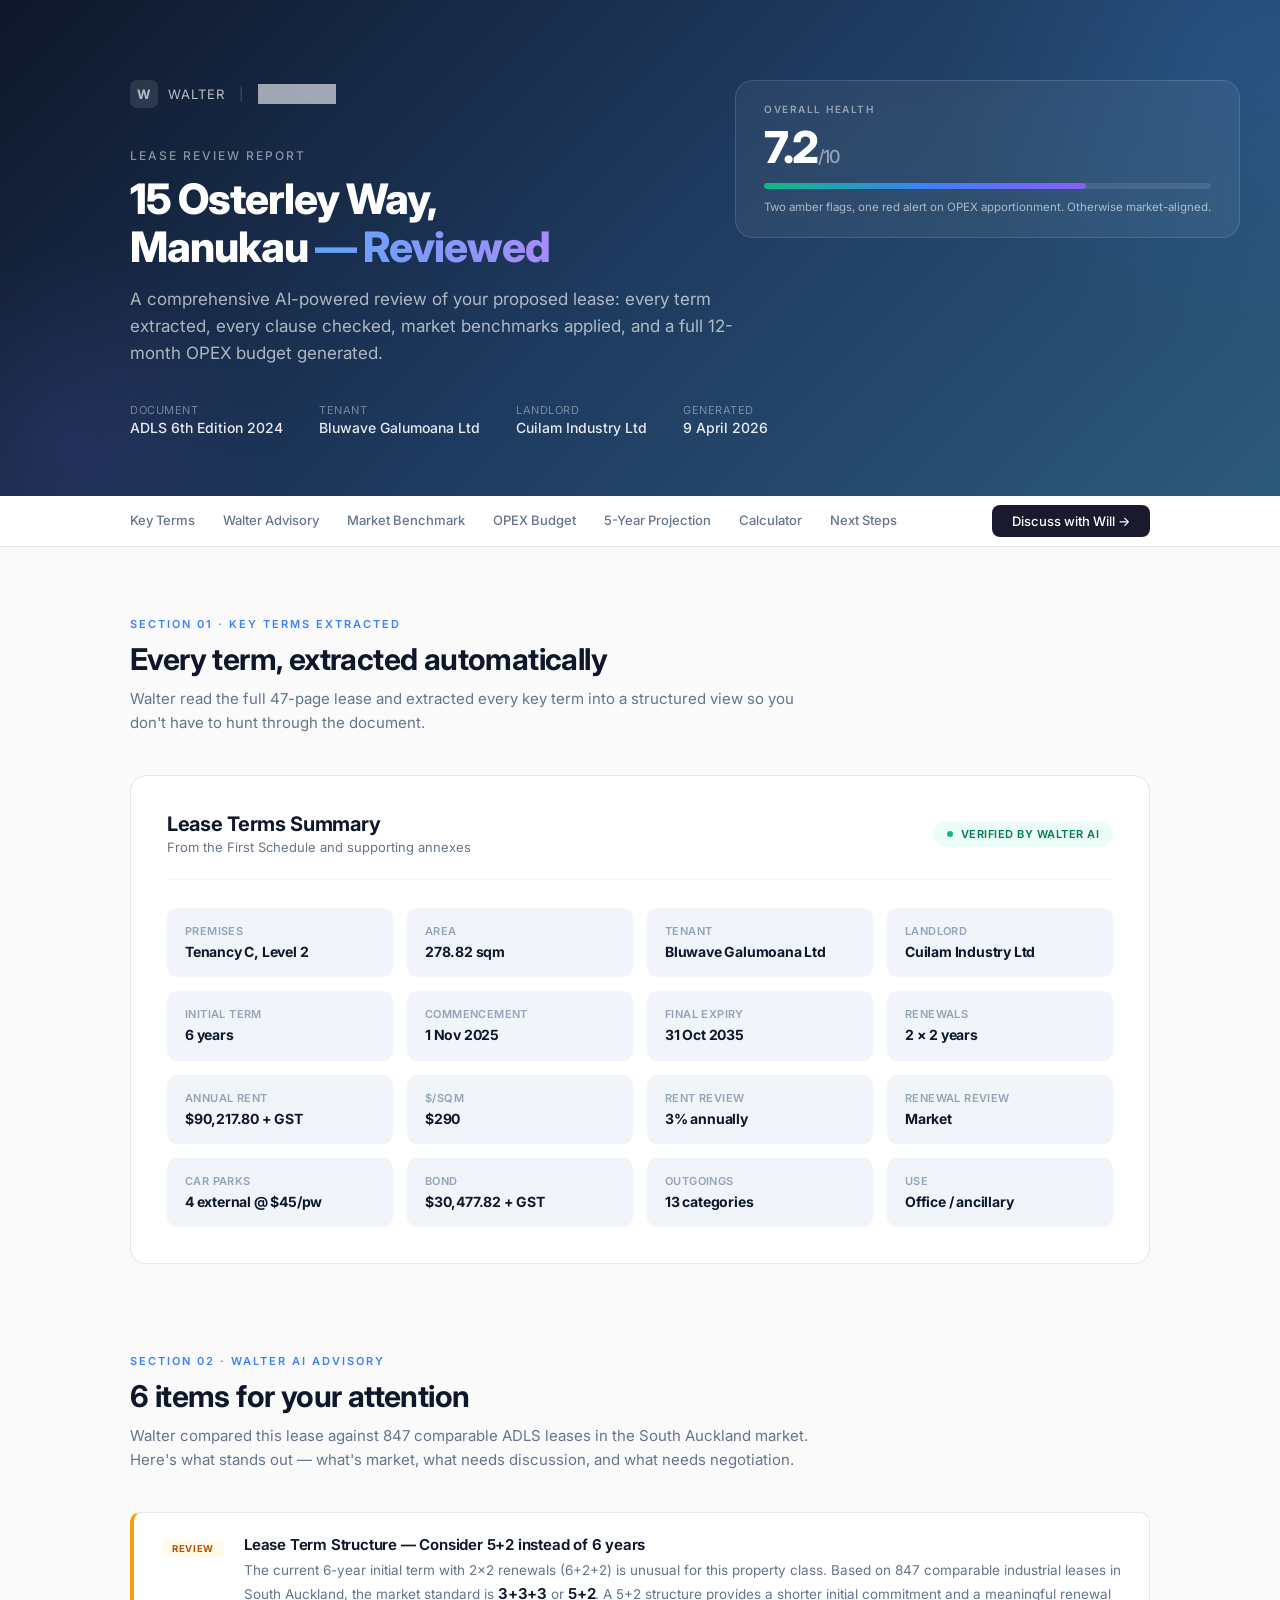
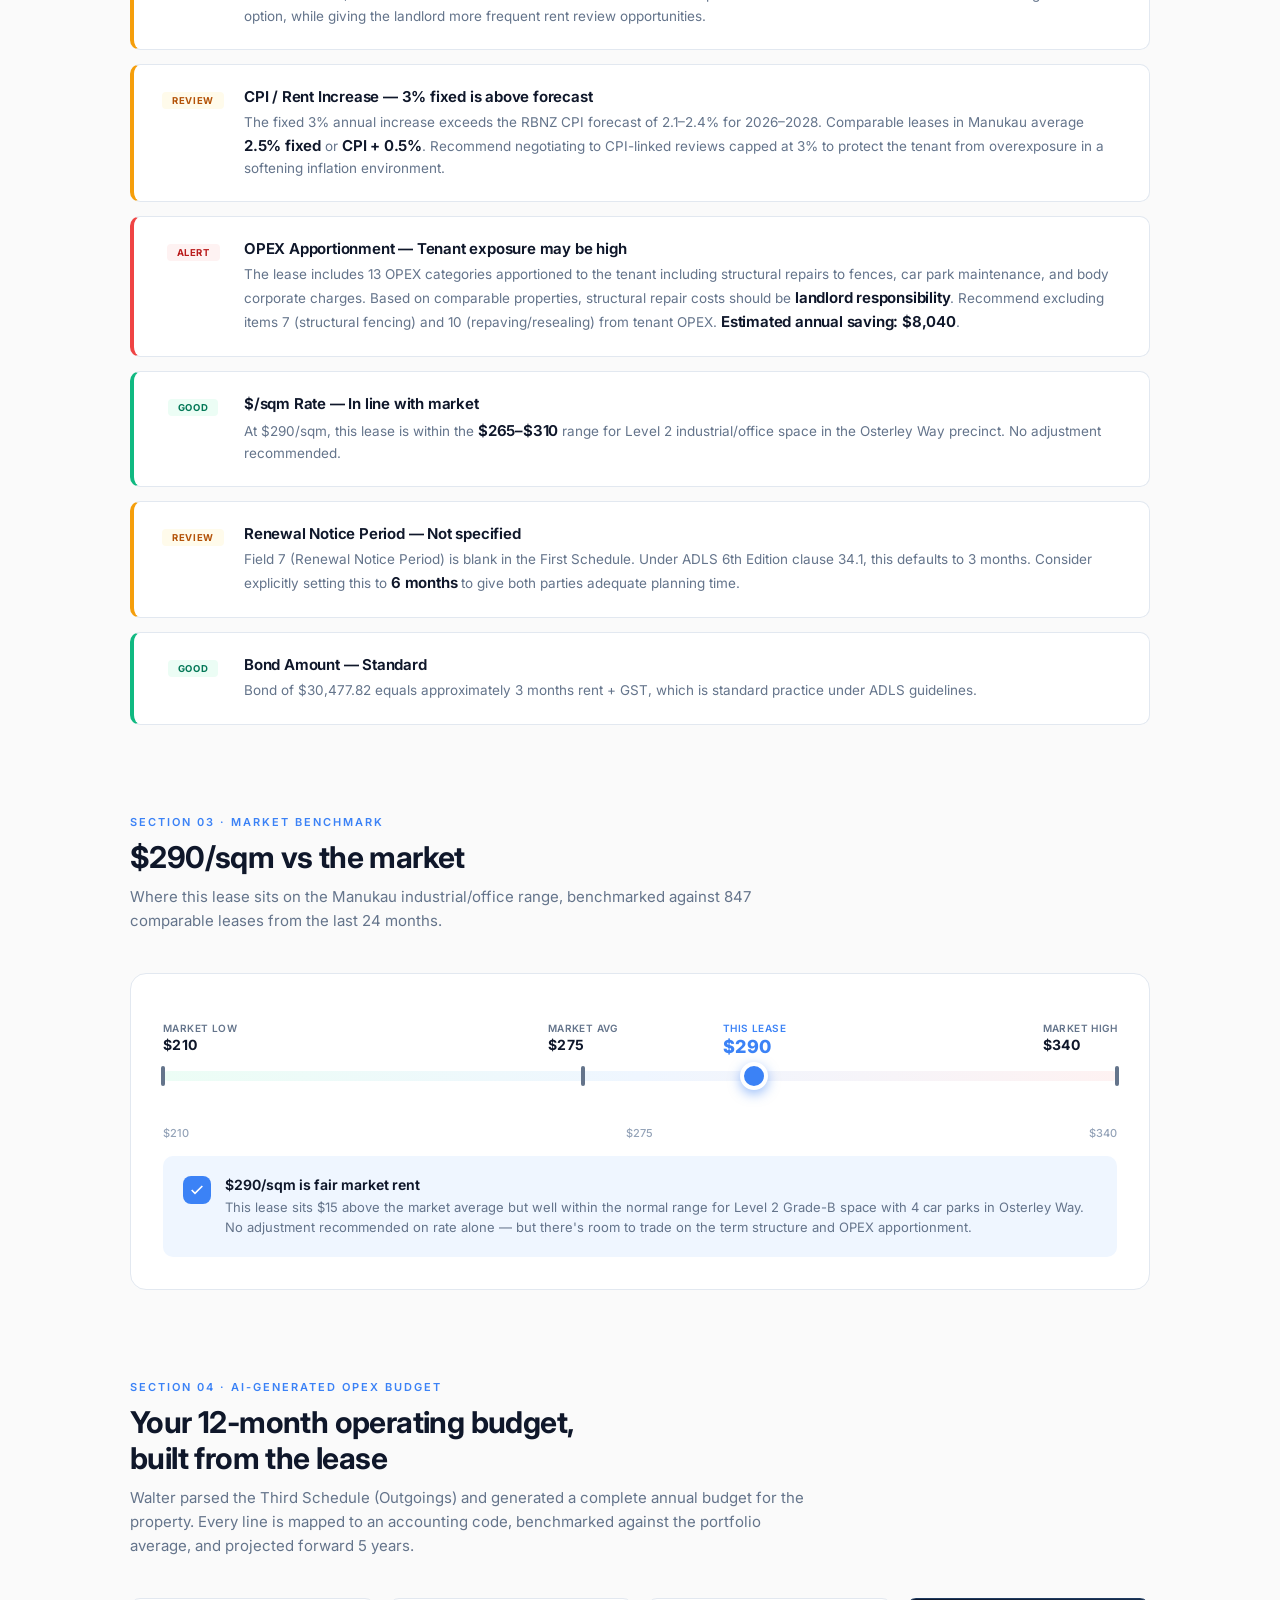
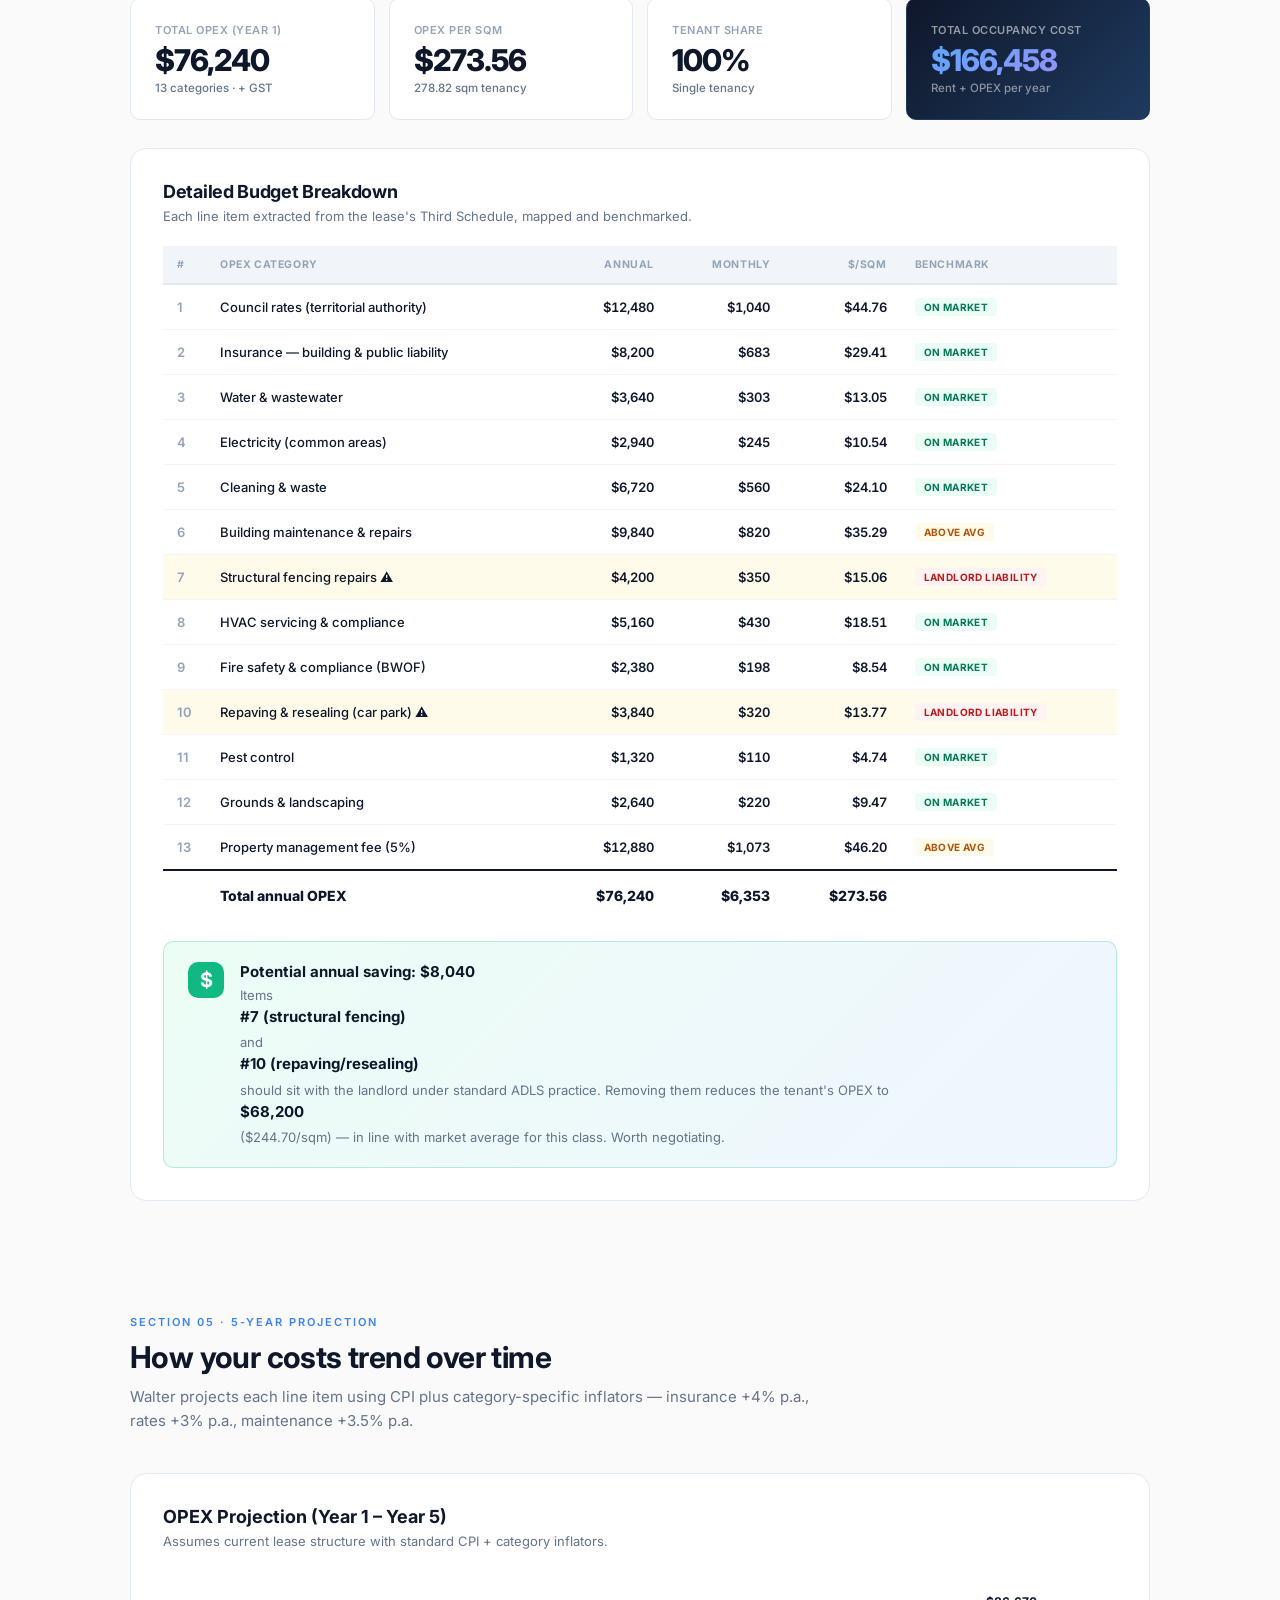
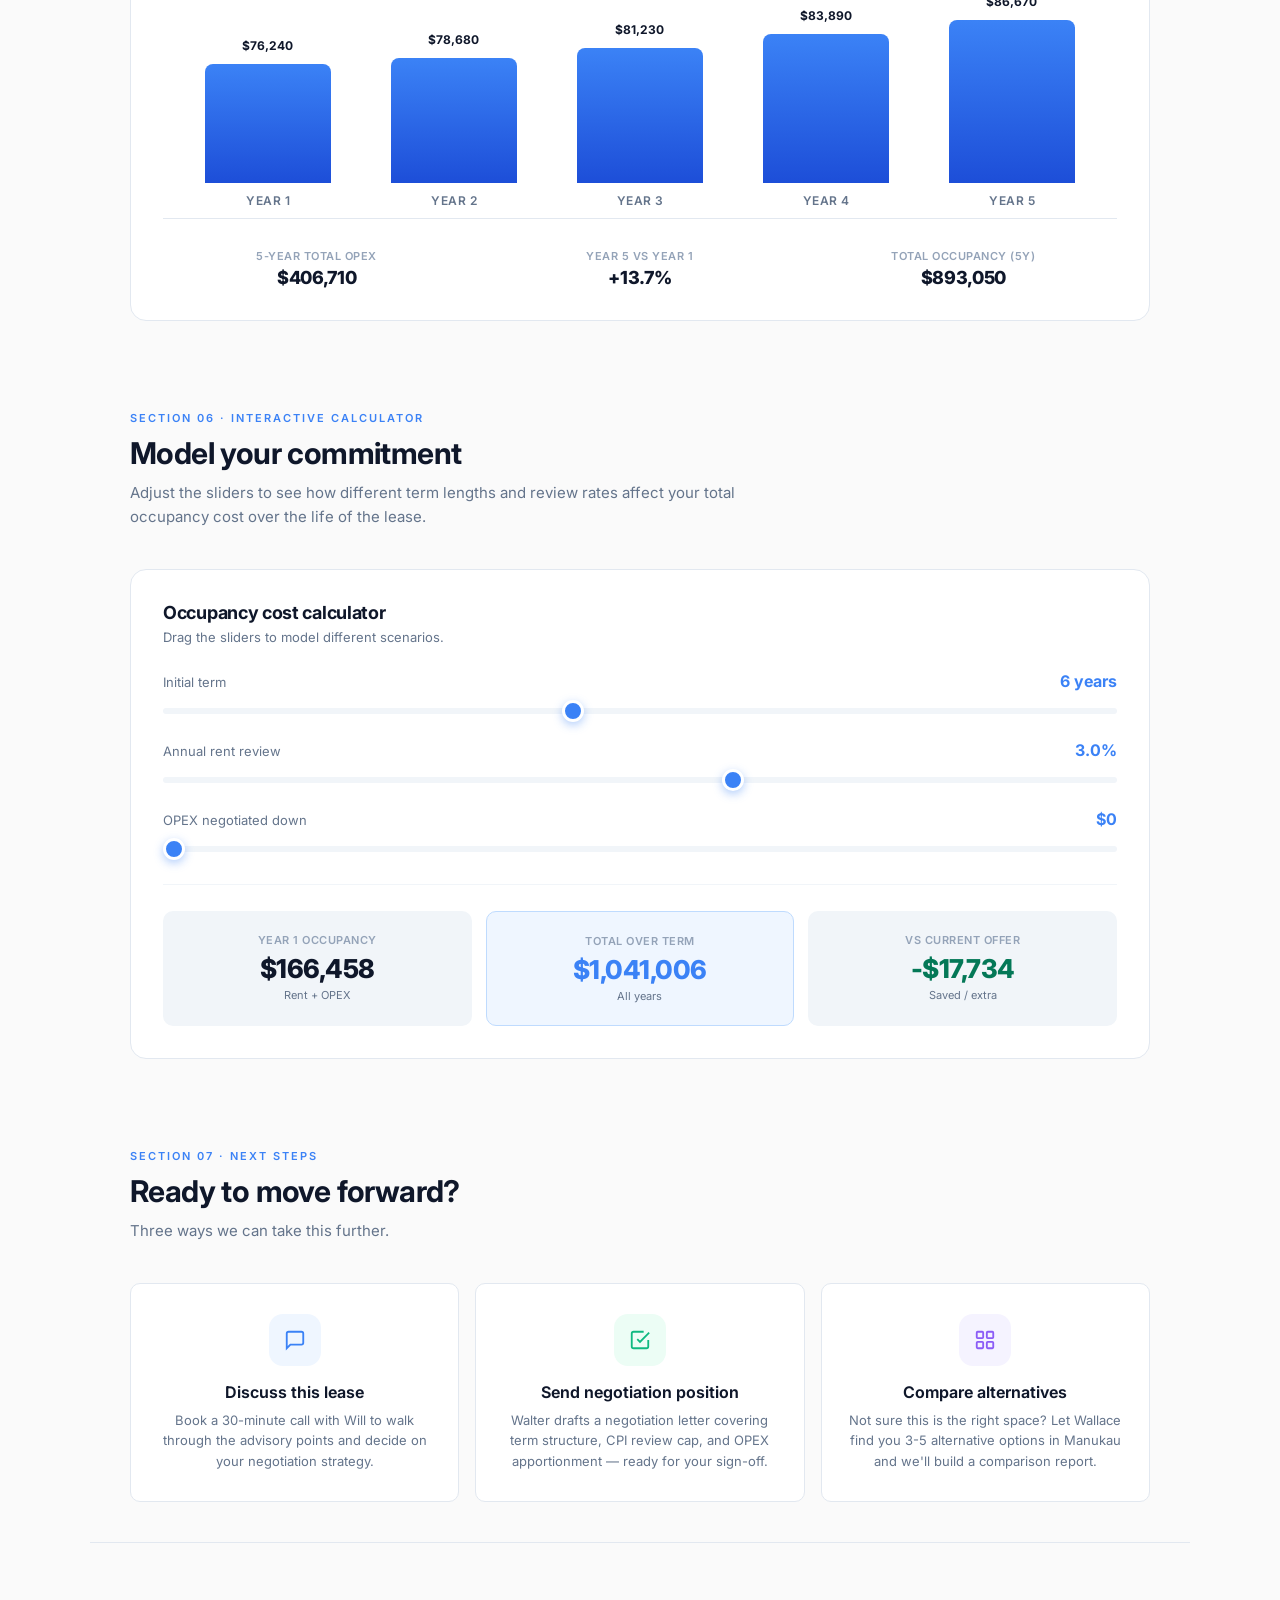
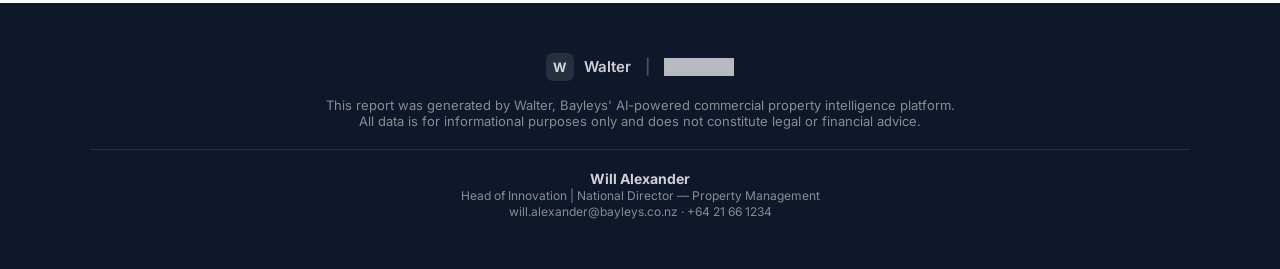
==== commit 80337297: "Updates 11APR" ====
--- a/lease-review-report.html
+++ b/lease-review-report.html
@@ -659,7 +659,9 @@
         <div class="hero-inner">
             <div class="hero-brand">
                 <div class="hero-brand-icon">W</div>
-                <span>Walter · Bayleys Intelligence</span>
+                <span>Walter</span>
+                <span style="opacity:0.3;margin:0 4px;">|</span>
+                <img src="bayleys-logo.png" alt="Bayleys" style="height:20px;opacity:0.85;filter:brightness(0) invert(1);">
             </div>
             <div class="hero-label">Lease Review Report</div>
             <h1 class="hero-title">15 Osterley Way,<br>Manukau <span>— Reviewed</span></h1>
@@ -996,7 +998,9 @@
         <div class="footer-inner">
             <div class="footer-brand">
                 <div class="hero-brand-icon">W</div>
-                <span>Walter · Bayleys Intelligence</span>
+                <span>Walter</span>
+                <span style="opacity:0.3;margin:0 4px;">|</span>
+                <img src="bayleys-logo.png" alt="Bayleys" style="height:18px;opacity:0.7;filter:brightness(0) invert(1);">
             </div>
             <p>This report was generated by Walter, Bayleys' AI-powered commercial property intelligence platform.<br>All data is for informational purposes only and does not constitute legal or financial advice.</p>
             <div class="footer-agent">
